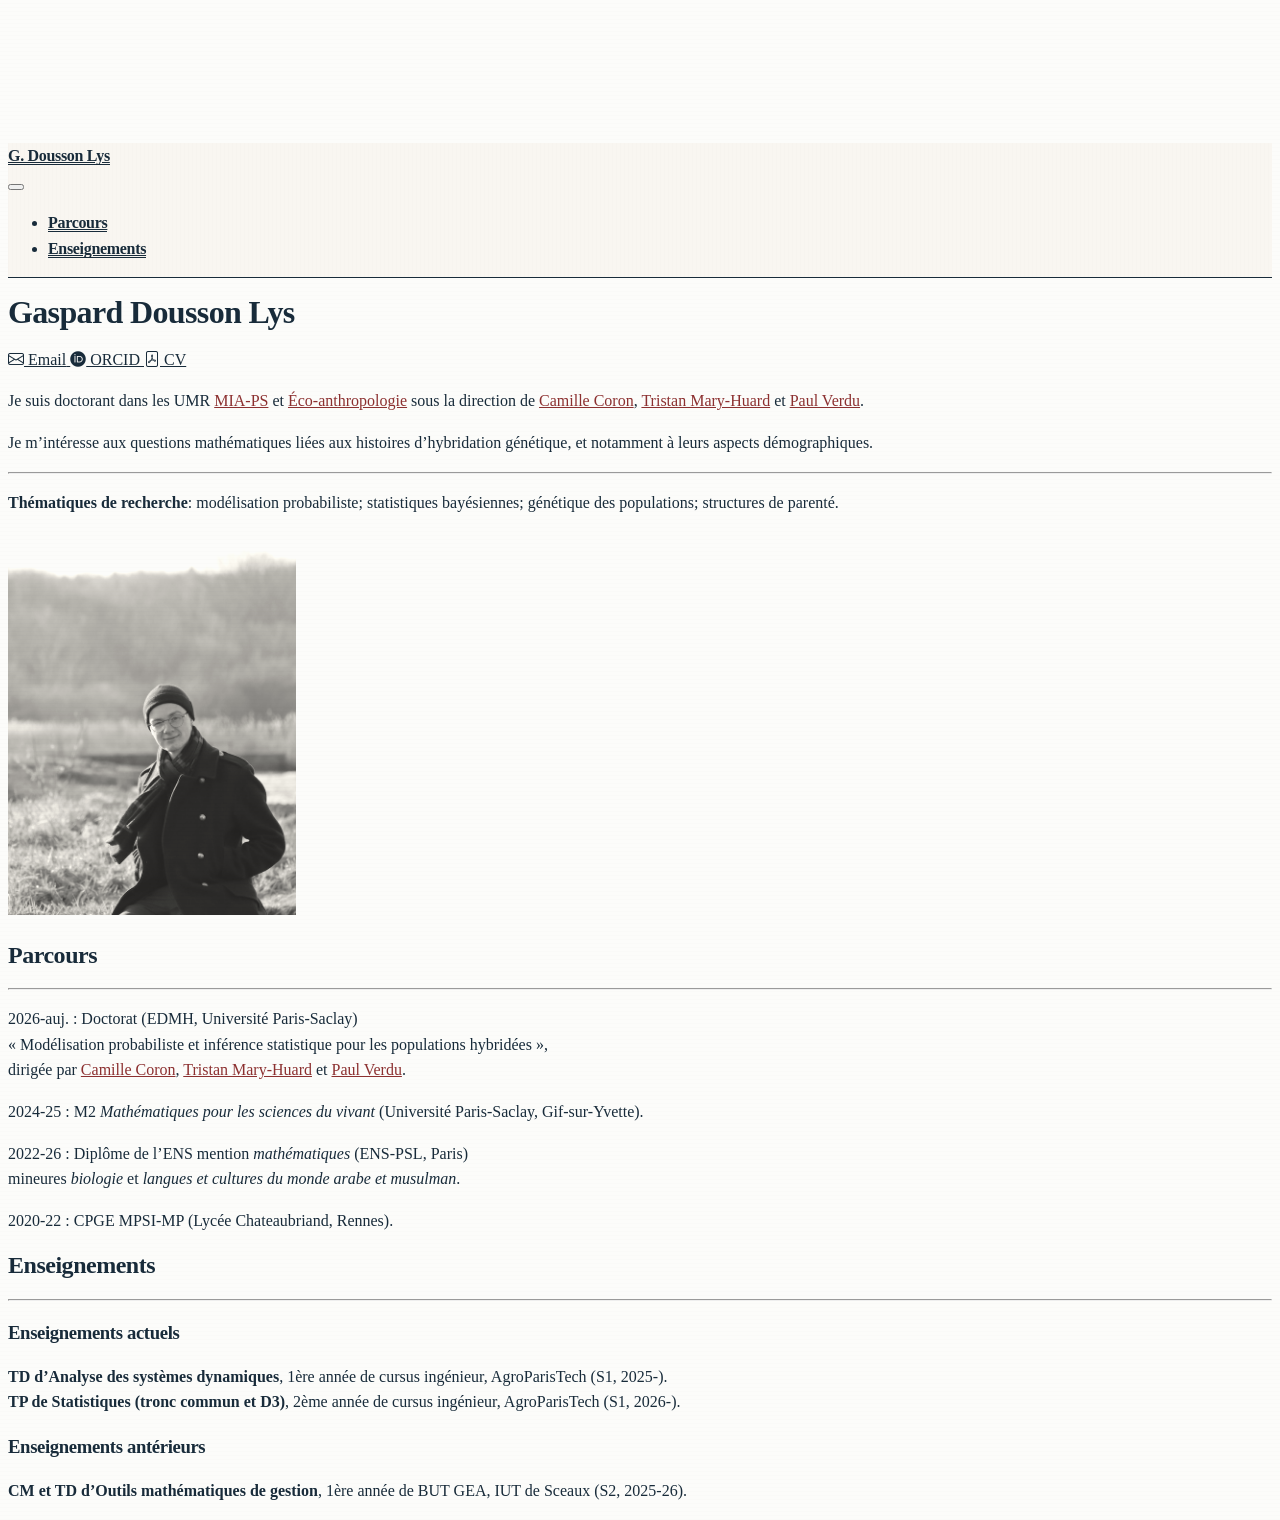
==== index.html @ c9cd44b0 "Built site for gh-pages" ====
<!DOCTYPE html>
<html xmlns="http://www.w3.org/1999/xhtml" lang="en" xml:lang="en"><head>

<meta charset="utf-8">
<meta name="generator" content="quarto-1.10.18">

<meta name="viewport" content="width=device-width, initial-scale=1.0, user-scalable=yes">


<title>Gaspard Dousson Lys – G. Dousson Lys</title>
<style>
/* Default styles provided by pandoc.
** See https://pandoc.org/MANUAL.html#variables-for-html for config info.
*/
span.smallcaps{font-variant: small-caps;}
div.columns{display: flex; gap: 1.5em;}
div.column{flex: auto;}
@media screen {
div.columns{gap: min(4vw, 1.5em);}
div.column{overflow-x: auto;}
}
div.hanging-indent{margin-left: 1.5em; text-indent: -1.5em;}
ul.task-list{list-style: none;}
ul.task-list li input[type="checkbox"] {
  width: 0.8em;
  margin: 0 0.8em 0.2em -1em; /* quarto-specific, see https://github.com/quarto-dev/quarto-cli/issues/4556 */ 
  vertical-align: middle;
}
</style>


<script src="site_libs/quarto-nav/quarto-nav.js"></script>
<script src="site_libs/clipboard/clipboard.min.js"></script>
<script src="site_libs/quarto-search/autocomplete.umd.js"></script>
<script src="site_libs/quarto-search/fuse.min.js"></script>
<script src="site_libs/quarto-search/quarto-search.js"></script>
<meta name="quarto:offset" content="./">
<script src="site_libs/quarto-html/quarto.js" type="module"></script>
<script src="site_libs/quarto-html/tabsets/tabsets.js" type="module"></script>
<script src="site_libs/quarto-html/popper.min.js"></script>
<script src="site_libs/quarto-html/tippy.umd.min.js"></script>
<link href="site_libs/quarto-html/tippy.css" rel="stylesheet">
<link href="site_libs/quarto-html/quarto-syntax-highlighting-64a204ab8560d761af7679ceaba22944.css" rel="stylesheet" id="quarto-text-highlighting-styles">
<script src="site_libs/bootstrap/bootstrap.min.js"></script>
<link href="site_libs/bootstrap/bootstrap-icons.css" rel="stylesheet">
<link href="site_libs/bootstrap/bootstrap-9d96f532d65220ca877c0304385df42f.min.css" rel="stylesheet" append-hash="true" id="quarto-bootstrap" data-mode="light">
<link href="site_libs/quarto-contrib/academicons-1.9.4/all.css" rel="stylesheet">
<link href="site_libs/quarto-contrib/academicons-1.9.4/size.css" rel="stylesheet">
<script id="quarto-search-options" type="application/json">{
  "location": "navbar",
  "copy-button": false,
  "collapse-after": 3,
  "panel-placement": "end",
  "type": "overlay",
  "limit": 50,
  "keyboard-shortcut": [
    "f",
    "/",
    "s"
  ],
  "show-item-context": false,
  "language": {
    "search-no-results-text": "No results",
    "search-matching-documents-text": "matching documents",
    "search-copy-link-title": "Copy link to search",
    "search-hide-matches-text": "Hide additional matches",
    "search-more-match-text": "more match in this document",
    "search-more-matches-text": "more matches in this document",
    "search-clear-button-title": "Clear",
    "search-text-placeholder": "",
    "search-detached-cancel-button-title": "Cancel",
    "search-submit-button-title": "Submit",
    "search-label": "Search"
  }
}</script>
<style>html{ scroll-behavior: smooth; }</style>


<link rel="stylesheet" href="styles.css">
</head>

<body class="nav-fixed fullcontent quarto-light">

<div id="quarto-search-results"></div>
  <header id="quarto-header" class="headroom fixed-top">
    <nav class="navbar navbar-expand-lg " data-bs-theme="dark">
      <div class="navbar-container container-fluid">
      <div class="navbar-brand-container mx-auto">
    <a class="navbar-brand" href="./index.html">
    <span class="navbar-title">G. Dousson Lys</span>
    </a>
  </div>
          <button class="navbar-toggler" type="button" data-bs-toggle="collapse" data-bs-target="#navbarCollapse" aria-controls="navbarCollapse" role="menu" aria-expanded="false" aria-label="Toggle navigation" onclick="if (window.quartoToggleHeadroom) { window.quartoToggleHeadroom(); }">
  <span class="navbar-toggler-icon"></span>
</button>
          <div class="collapse navbar-collapse" id="navbarCollapse">
            <ul class="navbar-nav navbar-nav-scroll ms-auto">
  <li class="nav-item">
    <a class="nav-link" href="./#background"> 
<span class="menu-text">Parcours</span></a>
  </li>  
  <li class="nav-item">
    <a class="nav-link" href="./#teaching"> 
<span class="menu-text">Enseignements</span></a>
  </li>  
</ul>
          </div> <!-- /navcollapse -->
            <div class="quarto-navbar-tools">
</div>
      </div> <!-- /container-fluid -->
    </nav>
</header>
<!-- content -->
<div id="quarto-content" class="quarto-container page-columns page-rows-contents page-layout-article page-navbar">
<!-- sidebar -->
<!-- margin-sidebar -->
    
<!-- main -->
<main class="content page-columns page-full" id="quarto-document-content">




<div class="quarto-about-solana column-body">
  <div class="about-entity">
    <div class="entity-contents">
      <header id="title-block-header" class="quarto-title-block default">
<div class="quarto-title">
<h1 class="title">Gaspard Dousson Lys</h1>
</div>
<div class="quarto-title-meta">
  </div>
</header> <div class="about-links">
  <a href="mailto:gaspard.doussonlys@agroparistech.fr" class="about-link" rel="" target="">
    <i class="bi bi-envelope"></i>
     <span class="about-link-text">Email</span>
  </a>
  <a href="https://orcid.org/0009-0005-6244-3872" class="about-link" rel="" target="_blank">
     <span class="about-link-text"><i class="ai  ai-orcid" aria-label="orcid"></i> ORCID</span>
  </a>
  <a href="/media/cv.pdf" class="about-link" rel="" target="_blank">
    <i class="bi bi-file-pdf"></i>
     <span class="about-link-text">CV</span>
  </a>
</div>
      <div class="about-contents"><div id="about">
<p>Je suis doctorant dans les UMR <a href="https://mia-ps.inrae.fr/">MIA-PS</a> et <a href="https://ecoanthropologie.fr/">Éco-anthropologie</a> sous la direction de <a href="https://camillecoron.github.io/">Camille Coron</a>, <a href="https://mia-ps.inrae.fr/tristan-mary-huard">Tristan Mary-Huard</a> et <a href="https://ecoanthropologie.fr/fr/annuaire/verdu-paul-6089">Paul Verdu</a>.</p>
<p>Je m’intéresse aux questions mathématiques liées aux histoires d’hybridation génétique, et notamment à leurs aspects démographiques.</p>
<hr>
<p><strong>Thématiques de recherche</strong>: modélisation probabiliste; statistiques bayésiennes; génétique des populations; structures de parenté.</p>
</div></div>
    </div>
    <img src="media/headshot.jpeg" class="about-image
  rounded " style="width: 18em;">
  </div>
</div>

<div id="background">
<section id="parcours" class="level1">
<h1>Parcours</h1>
<hr>
<p>2026-auj. : Doctorat (EDMH, Université Paris-Saclay)<br>
« Modélisation probabiliste et inférence statistique pour les populations hybridées »,<br>
dirigée par <a href="https://camillecoron.github.io/">Camille Coron</a>, <a href="https://mia-ps.inrae.fr/tristan-mary-huard">Tristan Mary-Huard</a> et <a href="https://ecoanthropologie.fr/fr/annuaire/verdu-paul-6089">Paul Verdu</a>.</p>
<p>2024-25 : M2 <em>Mathématiques pour les sciences du vivant</em> (Université Paris-Saclay, Gif-sur-Yvette).</p>
<p>2022-26 : Diplôme de l’ENS mention <em>mathématiques</em> (ENS-PSL, Paris)<br>
mineures <em>biologie</em> et <em>langues et cultures du monde arabe et musulman</em>.</p>
<p>2020-22 : CPGE MPSI-MP (Lycée Chateaubriand, Rennes).</p>
</section>
</div>
<div id="teaching">
<section id="enseignements" class="level1">
<h1>Enseignements</h1>
<hr>
<section id="enseignements-actuels" class="level3">
<h3 data-anchor-id="enseignements-actuels">Enseignements actuels</h3>
<p><strong>TD d’Analyse des systèmes dynamiques</strong>, 1ère année de cursus ingénieur, AgroParisTech (S1, 2025-).<br>
<strong>TP de Statistiques (tronc commun et D3)</strong>, 2ème année de cursus ingénieur, AgroParisTech (S1, 2026-).</p>
</section>
<section id="enseignements-antérieurs" class="level3">
<h3 data-anchor-id="enseignements-antérieurs">Enseignements antérieurs</h3>
<p><strong>CM et TD d’Outils mathématiques de gestion</strong>, 1ère année de BUT GEA, IUT de Sceaux (S2, 2025-26).</p>
</section>
</section>
</div>




</main> <!-- /main -->
<script id="quarto-html-after-body" type="application/javascript">
  window.document.addEventListener("DOMContentLoaded", function (event) {
    const isCodeAnnotation = (el) => {
      for (const clz of el.classList) {
        if (clz.startsWith('code-annotation-')) {                     
          return true;
        }
      }
      return false;
    }
    const onCopySuccess = function(e) {
      // button target
      const button = e.trigger;
      // don't keep focus
      button.blur();
      // flash "checked"
      button.classList.add('code-copy-button-checked');
      var currentTitle = button.getAttribute("title");
      button.setAttribute("title", "Copied!");
      let tooltip;
      if (window.bootstrap) {
        button.setAttribute("data-bs-toggle", "tooltip");
        button.setAttribute("data-bs-placement", "left");
        button.setAttribute("data-bs-title", "Copied!");
        tooltip = new bootstrap.Tooltip(button, 
          { trigger: "manual", 
            customClass: "code-copy-button-tooltip",
            offset: [0, -8]});
        tooltip.show();    
      }
      setTimeout(function() {
        if (tooltip) {
          tooltip.hide();
          button.removeAttribute("data-bs-title");
          button.removeAttribute("data-bs-toggle");
          button.removeAttribute("data-bs-placement");
        }
        button.setAttribute("title", currentTitle);
        button.classList.remove('code-copy-button-checked');
      }, 1000);
      // clear code selection
      e.clearSelection();
    }
    const getTextToCopy = function(trigger) {
      const outerScaffold = trigger.parentElement.cloneNode(true);
      const codeEl = outerScaffold.querySelector('code');
      for (const childEl of codeEl.children) {
        if (isCodeAnnotation(childEl)) {
          childEl.remove();
        }
      }
      return codeEl.innerText;
    }
    const clipboard = new window.ClipboardJS('.code-copy-button:not([data-in-quarto-modal])', {
      text: getTextToCopy
    });
    clipboard.on('success', onCopySuccess);
    if (window.document.getElementById('quarto-embedded-source-code-modal')) {
      const clipboardModal = new window.ClipboardJS('.code-copy-button[data-in-quarto-modal]', {
        text: getTextToCopy,
        container: window.document.getElementById('quarto-embedded-source-code-modal')
      });
      clipboardModal.on('success', onCopySuccess);
    }
      var localhostRegex = new RegExp(/^(?:http|https):\/\/localhost\:?[0-9]*\//);
      var mailtoRegex = new RegExp(/^mailto:/);
        var filterRegex = new RegExp("http:\/\/gaspard\.doussonlys\.fr");
      var isInternal = (href) => {
          return filterRegex.test(href) || localhostRegex.test(href) || mailtoRegex.test(href);
      }
      // Inspect non-navigation links and adorn them if external
     var links = window.document.querySelectorAll('a[href]:not(.nav-link):not(.navbar-brand):not(.toc-action):not(.sidebar-link):not(.sidebar-item-toggle):not(.pagination-link):not(.no-external):not([aria-hidden]):not(.dropdown-item):not(.quarto-navigation-tool):not(.about-link)');
      for (var i=0; i<links.length; i++) {
        const link = links[i];
        if (!isInternal(link.href)) {
          // undo the damage that might have been done by quarto-nav.js in the case of
          // links that we want to consider external
          if (link.dataset.originalHref !== undefined) {
            link.href = link.dataset.originalHref;
          }
        }
      }
    function tippyHover(el, contentFn, onTriggerFn, onUntriggerFn) {
      const config = {
        allowHTML: true,
        maxWidth: 500,
        delay: 100,
        arrow: false,
        appendTo: function(el) {
            return el.parentElement;
        },
        interactive: true,
        interactiveBorder: 10,
        theme: 'quarto',
        placement: 'bottom-start',
      };
      if (contentFn) {
        config.content = contentFn;
      }
      if (onTriggerFn) {
        config.onTrigger = onTriggerFn;
      }
      if (onUntriggerFn) {
        config.onUntrigger = onUntriggerFn;
      }
      window.tippy(el, config); 
    }
    const noterefs = window.document.querySelectorAll('a[role="doc-noteref"]');
    for (var i=0; i<noterefs.length; i++) {
      const ref = noterefs[i];
      tippyHover(ref, function() {
        // use id or data attribute instead here
        let href = ref.getAttribute('data-footnote-href') || ref.getAttribute('href');
        try { href = new URL(href).hash; } catch {}
        const id = href.replace(/^#\/?/, "");
        const note = window.document.getElementById(id);
        if (note) {
          return note.innerHTML;
        } else {
          return "";
        }
      });
    }
    const xrefs = window.document.querySelectorAll('a.quarto-xref');
    const processXRef = (id, note) => {
      // Strip column container classes
      const stripColumnClz = (el) => {
        el.classList.remove("page-full", "page-columns");
        if (el.children) {
          for (const child of el.children) {
            stripColumnClz(child);
          }
        }
      }
      stripColumnClz(note)
      if (id === null || id.startsWith('sec-')) {
        // Special case sections, only their first couple elements
        const container = document.createElement("div");
        if (note.children && note.children.length > 2) {
          container.appendChild(note.children[0].cloneNode(true));
          for (let i = 1; i < note.children.length; i++) {
            const child = note.children[i];
            if (child.tagName === "P" && child.innerText === "") {
              continue;
            } else {
              container.appendChild(child.cloneNode(true));
              break;
            }
          }
          if (window.Quarto?.typesetMath) {
            window.Quarto.typesetMath(container);
          }
          return container.innerHTML
        } else {
          if (window.Quarto?.typesetMath) {
            window.Quarto.typesetMath(note);
          }
          return note.innerHTML;
        }
      } else {
        // Remove any anchor links if they are present
        const anchorLink = note.querySelector('a.anchorjs-link');
        if (anchorLink) {
          anchorLink.remove();
        }
        if (window.Quarto?.typesetMath) {
          window.Quarto.typesetMath(note);
        }
        if (note.classList.contains("callout")) {
          return note.outerHTML;
        } else {
          return note.innerHTML;
        }
      }
    }
    for (var i=0; i<xrefs.length; i++) {
      const xref = xrefs[i];
      tippyHover(xref, undefined, function(instance) {
        instance.disable();
        let url = xref.getAttribute('href');
        let hash = undefined; 
        if (url.startsWith('#')) {
          hash = url;
        } else {
          try { hash = new URL(url).hash; } catch {}
        }
        if (hash) {
          const id = hash.replace(/^#\/?/, "");
          const note = window.document.getElementById(id);
          if (note !== null) {
            try {
              const html = processXRef(id, note.cloneNode(true));
              instance.setContent(html);
            } finally {
              instance.enable();
              instance.show();
            }
          } else {
            // See if we can fetch this
            fetch(url.split('#')[0])
            .then(res => res.text())
            .then(html => {
              const parser = new DOMParser();
              const htmlDoc = parser.parseFromString(html, "text/html");
              const note = htmlDoc.getElementById(id);
              if (note !== null) {
                const html = processXRef(id, note);
                instance.setContent(html);
              } 
            }).finally(() => {
              instance.enable();
              instance.show();
            });
          }
        } else {
          // See if we can fetch a full url (with no hash to target)
          // This is a special case and we should probably do some content thinning / targeting
          fetch(url)
          .then(res => res.text())
          .then(html => {
            const parser = new DOMParser();
            const htmlDoc = parser.parseFromString(html, "text/html");
            const note = htmlDoc.querySelector('main.content');
            if (note !== null) {
              // This should only happen for chapter cross references
              // (since there is no id in the URL)
              // remove the first header
              if (note.children.length > 0 && note.children[0].tagName === "HEADER") {
                note.children[0].remove();
              }
              const html = processXRef(null, note);
              instance.setContent(html);
            } 
          }).finally(() => {
            instance.enable();
            instance.show();
          });
        }
      }, function(instance) {
      });
    }
        let selectedAnnoteEl;
        const selectorForAnnotation = ( cell, annotation) => {
          let cellAttr = 'data-code-cell="' + cell + '"';
          let lineAttr = 'data-code-annotation="' +  annotation + '"';
          const selector = 'span[' + cellAttr + '][' + lineAttr + ']';
          return selector;
        }
        const selectCodeLines = (annoteEl) => {
          const doc = window.document;
          const targetCell = annoteEl.getAttribute("data-target-cell");
          const targetAnnotation = annoteEl.getAttribute("data-target-annotation");
          const annoteSpan = window.document.querySelector(selectorForAnnotation(targetCell, targetAnnotation));
          const lines = annoteSpan.getAttribute("data-code-lines").split(",");
          const lineIds = lines.map((line) => {
            return targetCell + "-" + line;
          })
          let top = null;
          let height = null;
          let parent = null;
          if (lineIds.length > 0) {
              //compute the position of the single el (top and bottom and make a div)
              const el = window.document.getElementById(lineIds[0]);
              top = el.offsetTop;
              height = el.offsetHeight;
              parent = el.parentElement.parentElement;
            if (lineIds.length > 1) {
              const lastEl = window.document.getElementById(lineIds[lineIds.length - 1]);
              const bottom = lastEl.offsetTop + lastEl.offsetHeight;
              height = bottom - top;
            }
            if (top !== null && height !== null && parent !== null) {
              // cook up a div (if necessary) and position it 
              let div = window.document.getElementById("code-annotation-line-highlight");
              if (div === null) {
                div = window.document.createElement("div");
                div.setAttribute("id", "code-annotation-line-highlight");
                div.style.position = 'absolute';
                parent.appendChild(div);
              }
              div.style.top = top - 2 + "px";
              div.style.height = height + 4 + "px";
              div.style.left = 0;
              let gutterDiv = window.document.getElementById("code-annotation-line-highlight-gutter");
              if (gutterDiv === null) {
                gutterDiv = window.document.createElement("div");
                gutterDiv.setAttribute("id", "code-annotation-line-highlight-gutter");
                gutterDiv.style.position = 'absolute';
                const codeCell = window.document.getElementById(targetCell);
                const gutter = codeCell.querySelector('.code-annotation-gutter');
                gutter.appendChild(gutterDiv);
              }
              gutterDiv.style.top = top - 2 + "px";
              gutterDiv.style.height = height + 4 + "px";
            }
            selectedAnnoteEl = annoteEl;
          }
        };
        const unselectCodeLines = () => {
          const elementsIds = ["code-annotation-line-highlight", "code-annotation-line-highlight-gutter"];
          elementsIds.forEach((elId) => {
            const div = window.document.getElementById(elId);
            if (div) {
              div.remove();
            }
          });
          selectedAnnoteEl = undefined;
        };
          // Handle positioning of the toggle
      window.addEventListener(
        "resize",
        throttle(() => {
          elRect = undefined;
          if (selectedAnnoteEl) {
            selectCodeLines(selectedAnnoteEl);
          }
        }, 10)
      );
      function throttle(fn, ms) {
      let throttle = false;
      let timer;
        return (...args) => {
          if(!throttle) { // first call gets through
              fn.apply(this, args);
              throttle = true;
          } else { // all the others get throttled
              if(timer) clearTimeout(timer); // cancel #2
              timer = setTimeout(() => {
                fn.apply(this, args);
                timer = throttle = false;
              }, ms);
          }
        };
      }
        // Attach click handler to the DT
        const annoteDls = window.document.querySelectorAll('dt[data-target-cell]');
        for (const annoteDlNode of annoteDls) {
          annoteDlNode.addEventListener('click', (event) => {
            const clickedEl = event.target;
            if (clickedEl !== selectedAnnoteEl) {
              unselectCodeLines();
              const activeEl = window.document.querySelector('dt[data-target-cell].code-annotation-active');
              if (activeEl) {
                activeEl.classList.remove('code-annotation-active');
              }
              selectCodeLines(clickedEl);
              clickedEl.classList.add('code-annotation-active');
            } else {
              // Unselect the line
              unselectCodeLines();
              clickedEl.classList.remove('code-annotation-active');
            }
          });
        }
    const findCites = (el) => {
      const parentEl = el.parentElement;
      if (parentEl) {
        const cites = parentEl.dataset.cites;
        if (cites) {
          return {
            el,
            cites: cites.split(' ')
          };
        } else {
          return findCites(el.parentElement)
        }
      } else {
        return undefined;
      }
    };
    var bibliorefs = window.document.querySelectorAll('a[role="doc-biblioref"]');
    for (var i=0; i<bibliorefs.length; i++) {
      const ref = bibliorefs[i];
      const citeInfo = findCites(ref);
      if (citeInfo) {
        tippyHover(citeInfo.el, function() {
          var popup = window.document.createElement('div');
          citeInfo.cites.forEach(function(cite) {
            var citeDiv = window.document.createElement('div');
            citeDiv.classList.add('hanging-indent');
            citeDiv.classList.add('csl-entry');
            var biblioDiv = window.document.getElementById('ref-' + cite);
            if (biblioDiv) {
              citeDiv.innerHTML = biblioDiv.innerHTML;
            }
            popup.appendChild(citeDiv);
          });
          return popup.innerHTML;
        });
      }
    }
  });
  </script>
</div> <!-- /content -->




<script src="site_libs/quarto-html/zenscroll-min.js"></script>
</body></html>
---- site_libs/quarto-html/tippy.css ----
.tippy-box[data-animation=fade][data-state=hidden]{opacity:0}[data-tippy-root]{max-width:calc(100vw - 10px)}.tippy-box{position:relative;background-color:#333;color:#fff;border-radius:4px;font-size:14px;line-height:1.4;white-space:normal;outline:0;transition-property:transform,visibility,opacity}.tippy-box[data-placement^=top]>.tippy-arrow{bottom:0}.tippy-box[data-placement^=top]>.tippy-arrow:before{bottom:-7px;left:0;border-width:8px 8px 0;border-top-color:initial;transform-origin:center top}.tippy-box[data-placement^=bottom]>.tippy-arrow{top:0}.tippy-box[data-placement^=bottom]>.tippy-arrow:before{top:-7px;left:0;border-width:0 8px 8px;border-bottom-color:initial;transform-origin:center bottom}.tippy-box[data-placement^=left]>.tippy-arrow{right:0}.tippy-box[data-placement^=left]>.tippy-arrow:before{border-width:8px 0 8px 8px;border-left-color:initial;right:-7px;transform-origin:center left}.tippy-box[data-placement^=right]>.tippy-arrow{left:0}.tippy-box[data-placement^=right]>.tippy-arrow:before{left:-7px;border-width:8px 8px 8px 0;border-right-color:initial;transform-origin:center right}.tippy-box[data-inertia][data-state=visible]{transition-timing-function:cubic-bezier(.54,1.5,.38,1.11)}.tippy-arrow{width:16px;height:16px;color:#333}.tippy-arrow:before{content:"";position:absolute;border-color:transparent;border-style:solid}.tippy-content{position:relative;padding:5px 9px;z-index:1}
---- site_libs/quarto-html/quarto-syntax-highlighting-64a204ab8560d761af7679ceaba22944.css ----
/* quarto syntax highlight colors */
:root {
  --quarto-hl-ot-color: #003B4F;
  --quarto-hl-at-color: #657422;
  --quarto-hl-ss-color: #20794D;
  --quarto-hl-an-color: #5E5E5E;
  --quarto-hl-fu-color: #4758AB;
  --quarto-hl-st-color: #20794D;
  --quarto-hl-cf-color: #003B4F;
  --quarto-hl-op-color: #5E5E5E;
  --quarto-hl-er-color: #AD0000;
  --quarto-hl-bn-color: #AD0000;
  --quarto-hl-al-color: #AD0000;
  --quarto-hl-va-color: #111111;
  --quarto-hl-bu-color: inherit;
  --quarto-hl-ex-color: inherit;
  --quarto-hl-pp-color: #AD0000;
  --quarto-hl-in-color: #5E5E5E;
  --quarto-hl-vs-color: #20794D;
  --quarto-hl-wa-color: #5E5E5E;
  --quarto-hl-do-color: #5E5E5E;
  --quarto-hl-im-color: #00769E;
  --quarto-hl-ch-color: #20794D;
  --quarto-hl-dt-color: #AD0000;
  --quarto-hl-fl-color: #AD0000;
  --quarto-hl-co-color: #5E5E5E;
  --quarto-hl-cv-color: #5E5E5E;
  --quarto-hl-cn-color: #8f5902;
  --quarto-hl-sc-color: #5E5E5E;
  --quarto-hl-dv-color: #AD0000;
  --quarto-hl-kw-color: #003B4F;
}

/* other quarto variables */
:root {
  --quarto-font-monospace: SFMono-Regular, Menlo, Monaco, Consolas, "Liberation Mono", "Courier New", monospace;
}

/* syntax highlight based on Pandoc's rules */
pre > code.sourceCode > span {
  color: #003B4F;
}

code.sourceCode > span {
  color: #003B4F;
}

div.sourceCode,
div.sourceCode pre.sourceCode {
  color: #003B4F;
}

/* Normal */
code span {
  color: #003B4F;
}

/* Alert */
code span.al {
  color: #AD0000;
  font-style: inherit;
}

/* Annotation */
code span.an {
  color: #5E5E5E;
  font-style: inherit;
}

/* Attribute */
code span.at {
  color: #657422;
  font-style: inherit;
}

/* BaseN */
code span.bn {
  color: #AD0000;
  font-style: inherit;
}

/* BuiltIn */
code span.bu {
  font-style: inherit;
}

/* ControlFlow */
code span.cf {
  color: #003B4F;
  font-weight: bold;
  font-style: inherit;
}

/* Char */
code span.ch {
  color: #20794D;
  font-style: inherit;
}

/* Constant */
code span.cn {
  color: #8f5902;
  font-style: inherit;
}

/* Comment */
code span.co {
  color: #5E5E5E;
  font-style: inherit;
}

/* CommentVar */
code span.cv {
  color: #5E5E5E;
  font-style: italic;
}

/* Documentation */
code span.do {
  color: #5E5E5E;
  font-style: italic;
}

/* DataType */
code span.dt {
  color: #AD0000;
  font-style: inherit;
}

/* DecVal */
code span.dv {
  color: #AD0000;
  font-style: inherit;
}

/* Error */
code span.er {
  color: #AD0000;
  font-style: inherit;
}

/* Extension */
code span.ex {
  font-style: inherit;
}

/* Float */
code span.fl {
  color: #AD0000;
  font-style: inherit;
}

/* Function */
code span.fu {
  color: #4758AB;
  font-style: inherit;
}

/* Import */
code span.im {
  color: #00769E;
  font-style: inherit;
}

/* Information */
code span.in {
  color: #5E5E5E;
  font-style: inherit;
}

/* Keyword */
code span.kw {
  color: #003B4F;
  font-weight: bold;
  font-style: inherit;
}

/* Operator */
code span.op {
  color: #5E5E5E;
  font-style: inherit;
}

/* Other */
code span.ot {
  color: #003B4F;
  font-style: inherit;
}

/* Preprocessor */
code span.pp {
  color: #AD0000;
  font-style: inherit;
}

/* SpecialChar */
code span.sc {
  color: #5E5E5E;
  font-style: inherit;
}

/* SpecialString */
code span.ss {
  color: #20794D;
  font-style: inherit;
}

/* String */
code span.st {
  color: #20794D;
  font-style: inherit;
}

/* Variable */
code span.va {
  color: #111111;
  font-style: inherit;
}

/* VerbatimString */
code span.vs {
  color: #20794D;
  font-style: inherit;
}

/* Warning */
code span.wa {
  color: #5E5E5E;
  font-style: italic;
}

.prevent-inlining {
  content: "</";
}

/*# sourceMappingURL=9d8d5bb603a83b8298b89080a598c93b.css.map */
---- site_libs/quarto-contrib/academicons-1.9.4/all.css ----
/*
 *  Academicons 1.9.4 by James Walsh (https://github.com/jpswalsh) and Katja Bercic (https://github.com/katjabercic)
 *  Fonts generated using FontForge - https://fontforge.org
 *  Square icons designed to be used alongside Font Awesome square icons - https://fortawesome.github.io/Font-Awesome/
 *  Licenses - Font: SIL OFL 1.1, CSS: MIT License
 */
@font-face {
  font-family: 'Academicons';
  font-style: normal;
  font-weight: 400;
  font-display: block;
  src: url('1e21o67/academicons.eot');
  src: url('1e21o67/academicons.eot') format('embedded-opentype'),
    url('1e21o67/academicons.ttf') format('truetype'),
    url('1e21o67/academicons.woff') format('woff'),
    url('1e21o67/academicons.svg') format('svg');
}

.ai {
  font-family: 'Academicons';
  font-weight: 400;
  -moz-osx-font-smoothing: grayscale;
  -webkit-font-smoothing: antialiased;
  display: inline-block;
  font-style: normal;
  font-variant: normal;
  text-rendering: auto;
  line-height: 1;
}

.ai-academia:before {
  content: "\e9af";
}

.ai-academia-square:before {
  content: "\e93d";
}

.ai-acclaim:before {
  content: "\e92e";
}

.ai-acclaim-square:before {
  content: "\e93a";
}

.ai-acm:before {
  content: "\e93c";
}

.ai-acm-square:before {
  content: "\e95d";
}

.ai-acmdl:before {
  content: "\e96a";
}

.ai-acmdl-square:before {
  content: "\e9d3";
}

.ai-ads:before {
  content: "\e9cb";
}

.ai-ads-square:before {
  content: "\e94a";
}

.ai-africarxiv:before {
  content: "\e91b";
}

.ai-africarxiv-square:before {
  content: "\e90b";
}

.ai-archive:before {
  content: "\e955";
}

.ai-archive-square:before {
  content: "\e956";
}

.ai-arxiv:before {
  content: "\e974";
}

.ai-arxiv-square:before {
  content: "\e9a6";
}

.ai-biorxiv:before {
  content: "\e9a2";
}

.ai-biorxiv-square:before {
  content: "\e98b";
}

.ai-ceur:before {
  content: "\e96d";
}

.ai-ceur-square:before {
  content: "\e92f";
}

.ai-ciencia-vitae:before {
  content: "\e912";
}

.ai-ciencia-vitae-square:before {
  content: "\e913";
}

.ai-clarivate:before {
  content: "\e924";
}

.ai-clarivate-square:before {
  content: "\e925";
}

.ai-closed-access:before {
  content: "\e942";
}

.ai-closed-access-square:before {
  content: "\e943";
}

.ai-conversation:before {
  content: "\e94c";
}

.ai-conversation-square:before {
  content: "\e915";
}

.ai-coursera:before {
  content: "\e95f";
}

.ai-coursera-square:before {
  content: "\e97f";
}

.ai-crossref:before {
  content: "\e918";
}

.ai-crossref-square:before {
  content: "\e919";
}

.ai-cv:before {
  content: "\e9a5";
}

.ai-cv-square:before {
  content: "\e90a";
}

.ai-datacite:before {
  content: "\e91c";
}

.ai-datacite-square:before {
  content: "\e91d";
}

.ai-dataverse:before {
  content: "\e9f7";
}

.ai-dataverse-square:before {
  content: "\e9e4";
}

.ai-dblp:before {
  content: "\e94f";
}

.ai-dblp-square:before {
  content: "\e93f";
}

.ai-depsy:before {
  content: "\e97a";
}

.ai-depsy-square:before {
  content: "\e94b";
}

.ai-doi:before {
  content: "\e97e";
}

.ai-doi-square:before {
  content: "\e98f";
}

.ai-dryad:before {
  content: "\e97c";
}

.ai-dryad-square:before {
  content: "\e98c";
}

.ai-elsevier:before {
  content: "\e961";
}

.ai-elsevier-square:before {
  content: "\e910";
}

.ai-figshare:before {
  content: "\e981";
}

.ai-figshare-square:before {
  content: "\e9e7";
}

.ai-google-scholar:before {
  content: "\e9d4";
}

.ai-google-scholar-square:before {
  content: "\e9f9";
}

.ai-hal:before {
  content: "\e92c";
}

.ai-hal-square:before {
  content: "\e92d";
}

.ai-hypothesis:before {
  content: "\e95a";
}

.ai-hypothesis-square:before {
  content: "\e95b";
}

.ai-ideas-repec:before {
  content: "\e9ed";
}

.ai-ideas-repec-square:before {
  content: "\e9f8";
}

.ai-ieee:before {
  content: "\e929";
}

.ai-ieee-square:before {
  content: "\e9b9";
}

.ai-impactstory:before {
  content: "\e9cf";
}

.ai-impactstory-square:before {
  content: "\e9aa";
}

.ai-inaturalist:before {
  content: "\e900";
}

.ai-inaturalist-square:before {
  content: "\e901";
}

.ai-inpn:before {
  content: "\e902";
}

.ai-inpn-square:before {
  content: "\e903";
}

.ai-inspire:before {
  content: "\e9e9";
}

.ai-inspire-square:before {
  content: "\e9fe";
}

.ai-isidore:before {
  content: "\e936";
}

.ai-isidore-square:before {
  content: "\e954";
}

.ai-isni:before {
  content: "\e957";
}

.ai-isni-square:before {
  content: "\e958";
}

.ai-jstor:before {
  content: "\e938";
}

.ai-jstor-square:before {
  content: "\e944";
}

.ai-lattes:before {
  content: "\e9b3";
}

.ai-lattes-square:before {
  content: "\e99c";
}

.ai-mathoverflow:before {
  content: "\e9f6";
}

.ai-mathoverflow-square:before {
  content: "\e97b";
}

.ai-mendeley:before {
  content: "\e9f0";
}

.ai-mendeley-square:before {
  content: "\e9f3";
}

.ai-moodle:before {
  content: "\e907";
}

.ai-moodle-square:before {
  content: "\e908";
}

.ai-mtmt:before {
  content: "\e950";
}

.ai-mtmt-square:before {
  content: "\e951";
}

.ai-nakala:before {
  content: "\e940";
}

.ai-nakala-square:before {
  content: "\e941";
}

.ai-obp:before {
  content: "\e92a";
}

.ai-obp-square:before {
  content: "\e92b";
}

.ai-open-access:before {
  content: "\e939";
}

.ai-open-access-square:before {
  content: "\e9f4";
}

.ai-open-data:before {
  content: "\e966";
}

.ai-open-data-square:before {
  content: "\e967";
}

.ai-open-materials:before {
  content: "\e968";
}

.ai-open-materials-square:before {
  content: "\e969";
}

.ai-openedition:before {
  content: "\e946";
}

.ai-openedition-square:before {
  content: "\e947";
}

.ai-orcid:before {
  content: "\e9d9";
}

.ai-orcid-square:before {
  content: "\e9c3";
}

.ai-osf:before {
  content: "\e9ef";
}

.ai-osf-square:before {
  content: "\e931";
}

.ai-overleaf:before {
  content: "\e914";
}

.ai-overleaf-square:before {
  content: "\e98d";
}

.ai-philpapers:before {
  content: "\e98a";
}

.ai-philpapers-square:before {
  content: "\e96f";
}

.ai-piazza:before {
  content: "\e99a";
}

.ai-piazza-square:before {
  content: "\e90c";
}

.ai-preregistered:before {
  content: "\e906";
}

.ai-preregistered-square:before {
  content: "\e96b";
}

.ai-protocols:before {
  content: "\e952";
}

.ai-protocols-square:before {
  content: "\e953";
}

.ai-psyarxiv:before {
  content: "\e90e";
}

.ai-psyarxiv-square:before {
  content: "\e90f";
}

.ai-publons:before {
  content: "\e937";
}

.ai-publons-square:before {
  content: "\e94e";
}

.ai-pubmed:before {
  content: "\e99f";
}

.ai-pubmed-square:before {
  content: "\e97d";
}

.ai-pubpeer:before {
  content: "\e922";
}

.ai-pubpeer-square:before {
  content: "\e923";
}

.ai-researcherid:before {
  content: "\e91a";
}

.ai-researcherid-square:before {
  content: "\e95c";
}

.ai-researchgate:before {
  content: "\e95e";
}

.ai-researchgate-square:before {
  content: "\e99e";
}

.ai-ror:before {
  content: "\e948";
}

.ai-ror-square:before {
  content: "\e949";
}

.ai-sci-hub:before {
  content: "\e959";
}

.ai-sci-hub-square:before {
  content: "\e905";
}

.ai-scirate:before {
  content: "\e98e";
}

.ai-scirate-square:before {
  content: "\e99d";
}

.ai-scopus:before {
  content: "\e91e";
}

.ai-scopus-square:before {
  content: "\e91f";
}

.ai-semantic-scholar:before {
  content: "\e96e";
}

.ai-semantic-scholar-square:before {
  content: "\e96c";
}

.ai-springer:before {
  content: "\e928";
}

.ai-springer-square:before {
  content: "\e99b";
}

.ai-ssrn:before {
  content: "\e916";
}

.ai-ssrn-square:before {
  content: "\e917";
}

.ai-stackoverflow:before {
  content: "\e920";
}

.ai-stackoverflow-square:before {
  content: "\e921";
}

.ai-viaf:before {
  content: "\e933";
}

.ai-viaf-square:before {
  content: "\e934";
}

.ai-wiley:before {
  content: "\e926";
}

.ai-wiley-square:before {
  content: "\e927";
}

.ai-zenodo:before {
  content: "\e911";
}

.ai-zotero:before {
  content: "\e962";
}

.ai-zotero-square:before {
  content: "\e932";
}

/*  Duplication of the FontAwesome style classes using 'ai' in place of 'fa'. */
.ai-lg {
  font-size: 1.33333em;
  line-height: 0.75em;
  vertical-align: -.0667em;
}

.ai-xs {
  font-size: .75em;
}

.ai-sm {
  font-size: .875em;
}

.ai-1x {
  font-size: 1em;
}

.ai-2x {
  font-size: 2em;
}

.ai-3x {
  font-size: 3em;
}

.ai-4x {
  font-size: 4em;
}

.ai-5x {
  font-size: 5em;
}

.ai-6x {
  font-size: 6em;
}

.ai-7x {
  font-size: 7em;
}

.ai-8x {
  font-size: 8em;
}

.ai-9x {
  font-size: 9em;
}

.ai-10x {
  font-size: 10em;
}

.ai-fw {
  text-align: center;
  width: 1.25em;
}

.ai-ul {
  list-style-type: none;
  margin-left: 2.5em;
  padding-left: 0;
}

.ai-ul>li {
  position: relative;
}

.ai-li {
  left: -2em;
  position: absolute;
  text-align: center;
  width: 2em;
  line-height: inherit;
}

.ai-border {
  border: solid 0.08em #eee;
  border-radius: .1em;
  padding: .2em .25em .15em;
}

.ai-pull-left {
  float: left;
}

.ai-pull-right {
  float: right;
}

.ai.ai-pull-left {
  margin-right: .3em;
}

.ai.ai-pull-right {
  margin-right: .3em;
}

.ai-stack {
  display: inline-block;
  height: 2em;
  line-height: 2em;
  position: relative;
  vertical-align: middle;
  width: 2.5em;
}

.ai-stack-1x,
.ai-stack-2x {
  left: 0;
  position: absolute;
  text-align: center;
  width: 100%;
}

.ai-stack-1x {
  line-height: inherit;
}

.ai-stack-2x {
  font-size: 2em;
}

.ai-inverse {
  color: #fff;
}
---- site_libs/quarto-contrib/academicons-1.9.4/size.css ----
.ai-tiny {
  font-size: 0.5em;
}

.ai-scriptsize {
  font-size: 0.7em;
}

.ai-footnotesize {
  font-size: 0.8em;
}

.ai-small {
  font-size: 0.9em;
}

.ai-normalsize {
  font-size: 1em;
}

.ai-large {
  font-size: 1.2em;
}

.ai-Large {
  font-size: 1.5em;
}

.ai-LARGE {
  font-size: 1.75em;
}

.ai-huge {
  font-size: 2em;
}

.ai-Huge {
  font-size: 2.5em;
}

.ai-1x {
  font-size: 1em;
}

.ai-2x {
  font-size: 2em;
}

.ai-3x {
  font-size: 3em;
}

.ai-4x {
  font-size: 4em;
}

.ai-5x {
  font-size: 5em;
}

.ai-6x {
  font-size: 6em;
}

.ai-7x {
  font-size: 7em;
}

.ai-8x {
  font-size: 8em;
}

.ai-9x {
  font-size: 9em;
}

.ai-10x {
  font-size: 10em;
}

.ai-2xs {
  font-size: 0.625em;
  line-height: 0.1em;
  vertical-align: 0.225em;
}

.ai-xs {
  font-size: 0.75em;
  line-height: 0.08333em;
  vertical-align: 0.125em;
}

.ai-sm {
  font-size: 0.875em;
  line-height: 0.07143em;
  vertical-align: 0.05357em;
}

.ai-lg {
  font-size: 1.25em;
  line-height: 0.05em;
  vertical-align: -0.075em;
}

.ai-xl {
  font-size: 1.5em;
  line-height: 0.04167em;
  vertical-align: -0.125em;
}

.ai-2xl {
  font-size: 2em;
  line-height: 0.03125em;
  vertical-align: -0.1875em;
}
---- styles.css ----
:root {
    --paper:        #FCFCFA;
    --paper-dark:   #F9F6F1;
    --ink:          #182B3A;
    --link:         #8C3030;
    --link-light:   #D9A441;
    --rule:         #272727;

    --title-font:   "Newsreader", Georgia, serif;
}

body {
    background-color: var(--paper);
    background-image:
        repeating-linear-gradient(
            0deg,
            rgba(0,0,0,0.008) 0px,
            rgba(0,0,0,0.008) 1px,
            transparent 1px,
            transparent 4px
        );
    
    color: var(--ink);
    line-height: 1.6em;
}

h1, h2, h3 {
    opacity: 1.0 !important;
    font-family: var(--title-font);
    font-weight: 600;
    letter-spacing: -0.02em;
}

.navbar {
    background-color: var(--paper-dark) !important;
    background-image:
        repeating-linear-gradient(
            90deg,
            rgba(0,0,0,0.008) 0px,
            rgba(0,0,0,0.008) 1px,
            transparent 1px,
            transparent 4px
        );
    border-bottom: 1px solid var(--ink);
    box-shadow: none;
}

.navbar-brand,
.navbar-nav .nav-link {
    font-family: var(--title-font);
    font-weight: 600;
    letter-spacing: -0.02em;
    color: var(--ink) !important;
    border-bottom: 1px solid var(--ink);
}

.navbar-brand:hover,
.navbar-nav .nav-link:hover {
    font-family: var(--title-font);
    font-weight: 600;
    letter-spacing: -0.02em;
    color: var(--link-light) !important;
    border-bottom: 1px solid var(--link-light);
}

div {
    scroll-margin-top: 60px;
}

hr {
    color: var(--rule);
}

a {
    color: var(--link);
}

a:hover {
    color: var(--link-light);
}

.about-link {
    color: var(--ink) !important;
}

.about-link:hover {
    color: var(--link-light) !important;
}

.about-entity img {
  filter:
    grayscale(80%)
    sepia(10%)
    contrast(95%)
    brightness(105%);
  mix-blend-mode: multiply;
}
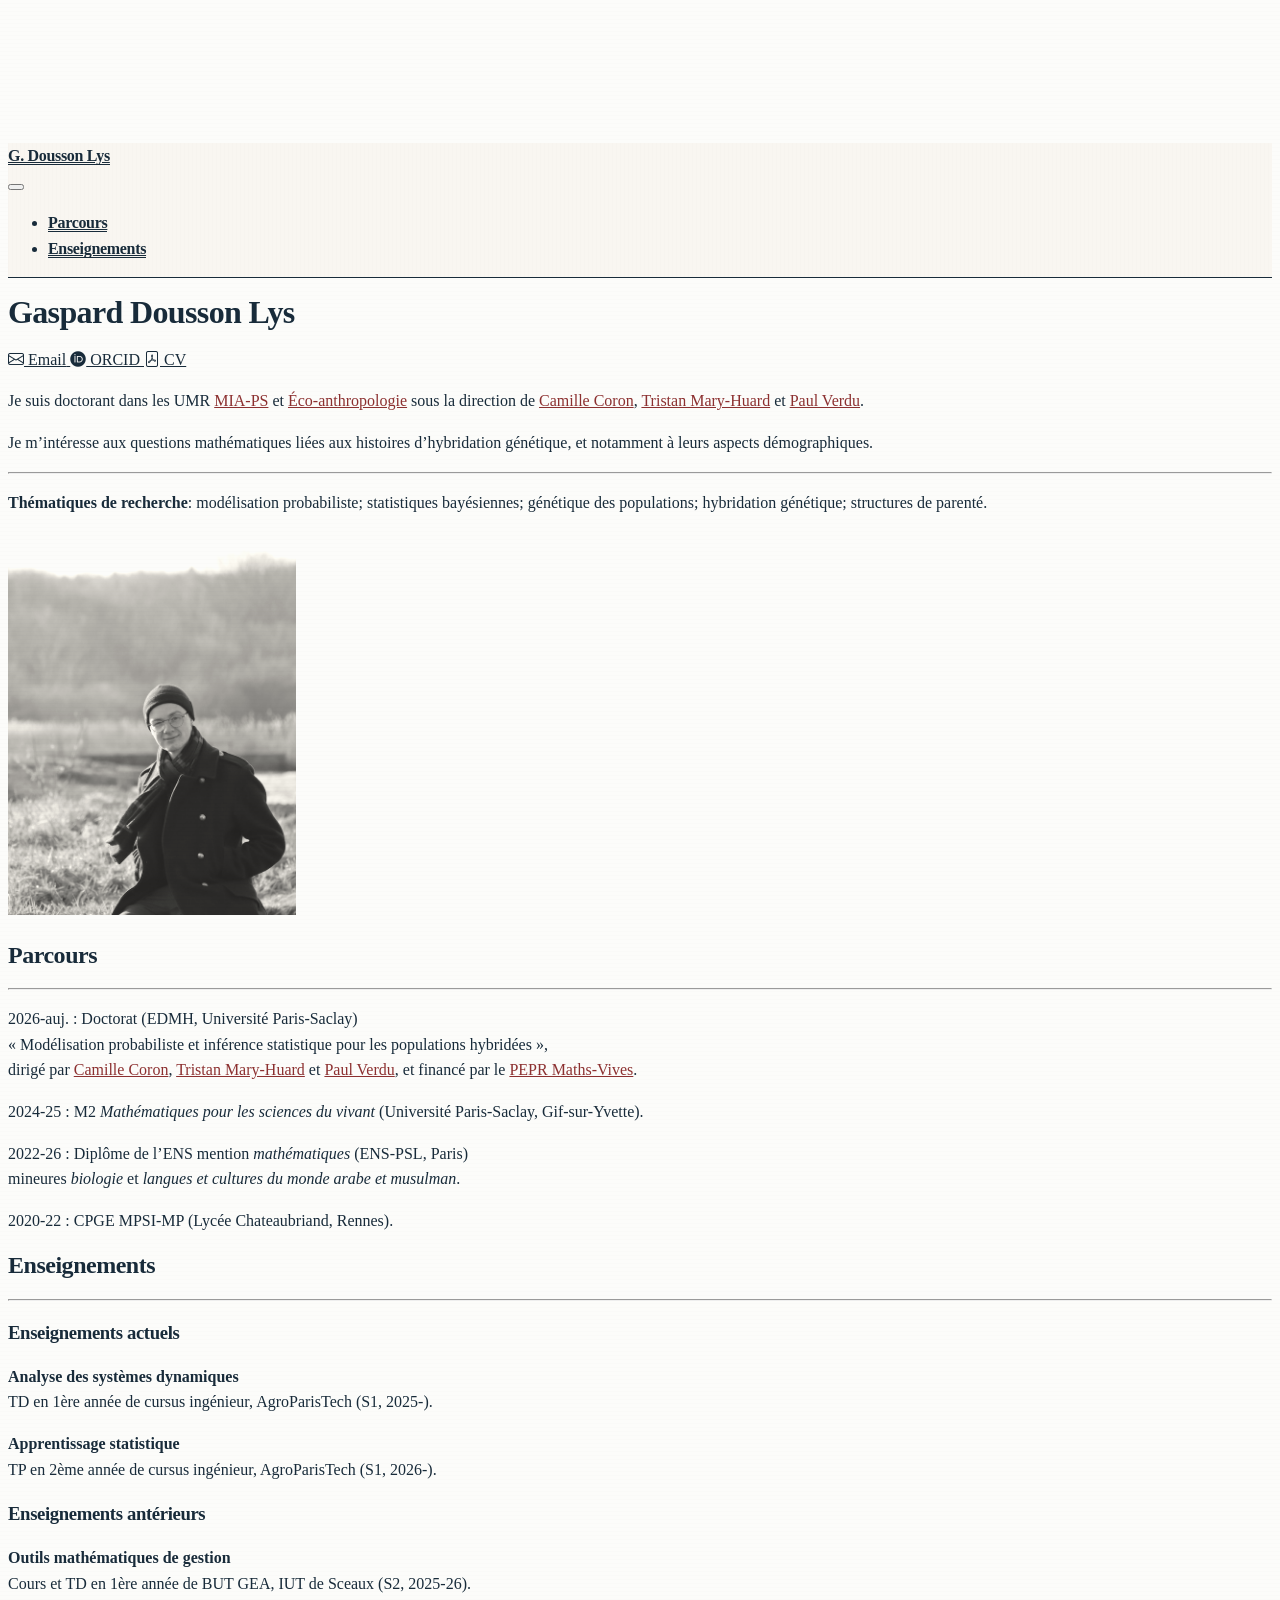
==== commit 157ab79c: "Built site for gh-pages" ====
--- a/index.html
+++ b/index.html
@@ -2,12 +2,12 @@
 <html xmlns="http://www.w3.org/1999/xhtml" lang="en" xml:lang="en"><head>
 
 <meta charset="utf-8">
-<meta name="generator" content="quarto-1.10.18">
+<meta name="generator" content="quarto-1.10.20">
 
 <meta name="viewport" content="width=device-width, initial-scale=1.0, user-scalable=yes">
 
 
-<title>Gaspard Dousson Lys – G. Dousson Lys</title>
+<title>Gaspard Dousson Lys</title>
 <style>
 /* Default styles provided by pandoc.
 ** See https://pandoc.org/MANUAL.html#variables-for-html for config info.
@@ -40,7 +40,7 @@
 <script src="site_libs/quarto-html/popper.min.js"></script>
 <script src="site_libs/quarto-html/tippy.umd.min.js"></script>
 <link href="site_libs/quarto-html/tippy.css" rel="stylesheet">
-<link href="site_libs/quarto-html/quarto-syntax-highlighting-64a204ab8560d761af7679ceaba22944.css" rel="stylesheet" id="quarto-text-highlighting-styles">
+<link href="site_libs/quarto-html/quarto-syntax-highlighting-17888a1159294d3eb470f19f6f52f5a5.css" rel="stylesheet" id="quarto-text-highlighting-styles">
 <script src="site_libs/bootstrap/bootstrap.min.js"></script>
 <link href="site_libs/bootstrap/bootstrap-icons.css" rel="stylesheet">
 <link href="site_libs/bootstrap/bootstrap-9d96f532d65220ca877c0304385df42f.min.css" rel="stylesheet" append-hash="true" id="quarto-bootstrap" data-mode="light">
@@ -147,7 +147,7 @@
 <p>Je suis doctorant dans les UMR <a href="https://mia-ps.inrae.fr/">MIA-PS</a> et <a href="https://ecoanthropologie.fr/">Éco-anthropologie</a> sous la direction de <a href="https://camillecoron.github.io/">Camille Coron</a>, <a href="https://mia-ps.inrae.fr/tristan-mary-huard">Tristan Mary-Huard</a> et <a href="https://ecoanthropologie.fr/fr/annuaire/verdu-paul-6089">Paul Verdu</a>.</p>
 <p>Je m’intéresse aux questions mathématiques liées aux histoires d’hybridation génétique, et notamment à leurs aspects démographiques.</p>
 <hr>
-<p><strong>Thématiques de recherche</strong>: modélisation probabiliste; statistiques bayésiennes; génétique des populations; structures de parenté.</p>
+<p><strong>Thématiques de recherche</strong>: modélisation probabiliste; statistiques bayésiennes; génétique des populations; hybridation génétique; structures de parenté.</p>
 </div></div>
     </div>
     <img src="media/headshot.jpeg" class="about-image
@@ -161,7 +161,7 @@
 <hr>
 <p>2026-auj. : Doctorat (EDMH, Université Paris-Saclay)<br>
 « Modélisation probabiliste et inférence statistique pour les populations hybridées »,<br>
-dirigée par <a href="https://camillecoron.github.io/">Camille Coron</a>, <a href="https://mia-ps.inrae.fr/tristan-mary-huard">Tristan Mary-Huard</a> et <a href="https://ecoanthropologie.fr/fr/annuaire/verdu-paul-6089">Paul Verdu</a>.</p>
+dirigé par <a href="https://camillecoron.github.io/">Camille Coron</a>, <a href="https://mia-ps.inrae.fr/tristan-mary-huard">Tristan Mary-Huard</a> et <a href="https://ecoanthropologie.fr/fr/annuaire/verdu-paul-6089">Paul Verdu</a>, et financé par le <a href="https://www.maths-vives.fr/">PEPR Maths-Vives</a>.</p>
 <p>2024-25 : M2 <em>Mathématiques pour les sciences du vivant</em> (Université Paris-Saclay, Gif-sur-Yvette).</p>
 <p>2022-26 : Diplôme de l’ENS mention <em>mathématiques</em> (ENS-PSL, Paris)<br>
 mineures <em>biologie</em> et <em>langues et cultures du monde arabe et musulman</em>.</p>
@@ -174,12 +174,15 @@
 <hr>
 <section id="enseignements-actuels" class="level3">
 <h3 data-anchor-id="enseignements-actuels">Enseignements actuels</h3>
-<p><strong>TD d’Analyse des systèmes dynamiques</strong>, 1ère année de cursus ingénieur, AgroParisTech (S1, 2025-).<br>
-<strong>TP de Statistiques (tronc commun et D3)</strong>, 2ème année de cursus ingénieur, AgroParisTech (S1, 2026-).</p>
+<p><strong>Analyse des systèmes dynamiques</strong><br>
+TD en 1ère année de cursus ingénieur, AgroParisTech (S1, 2025-).</p>
+<p><strong>Apprentissage statistique</strong><br>
+TP en 2ème année de cursus ingénieur, AgroParisTech (S1, 2026-).</p>
 </section>
 <section id="enseignements-antérieurs" class="level3">
 <h3 data-anchor-id="enseignements-antérieurs">Enseignements antérieurs</h3>
-<p><strong>CM et TD d’Outils mathématiques de gestion</strong>, 1ère année de BUT GEA, IUT de Sceaux (S2, 2025-26).</p>
+<p><strong>Outils mathématiques de gestion</strong><br>
+Cours et TD en 1ère année de BUT GEA, IUT de Sceaux (S2, 2025-26).</p>
 </section>
 </section>
 </div>
--- a/site_libs/quarto-html/quarto-syntax-highlighting-17888a1159294d3eb470f19f6f52f5a5.css
+++ b/site_libs/quarto-html/quarto-syntax-highlighting-17888a1159294d3eb470f19f6f52f5a5.css
@@ -0,0 +1,236 @@
+/* quarto syntax highlight colors */
+:root {
+  --quarto-hl-ot-color: #003B4F;
+  --quarto-hl-at-color: #657422;
+  --quarto-hl-ss-color: #20794D;
+  --quarto-hl-an-color: #5E5E5E;
+  --quarto-hl-fu-color: #4758AB;
+  --quarto-hl-st-color: #20794D;
+  --quarto-hl-cf-color: #003B4F;
+  --quarto-hl-op-color: #5E5E5E;
+  --quarto-hl-er-color: #AD0000;
+  --quarto-hl-bn-color: #AD0000;
+  --quarto-hl-al-color: #AD0000;
+  --quarto-hl-va-color: #111111;
+  --quarto-hl-bu-color: inherit;
+  --quarto-hl-ex-color: inherit;
+  --quarto-hl-pp-color: #AD0000;
+  --quarto-hl-in-color: #5E5E5E;
+  --quarto-hl-vs-color: #20794D;
+  --quarto-hl-wa-color: #5E5E5E;
+  --quarto-hl-do-color: #5E5E5E;
+  --quarto-hl-im-color: #00769E;
+  --quarto-hl-ch-color: #20794D;
+  --quarto-hl-dt-color: #AD0000;
+  --quarto-hl-fl-color: #AD0000;
+  --quarto-hl-co-color: #5E5E5E;
+  --quarto-hl-cv-color: #5E5E5E;
+  --quarto-hl-cn-color: #8f5902;
+  --quarto-hl-sc-color: #5E5E5E;
+  --quarto-hl-dv-color: #AD0000;
+  --quarto-hl-kw-color: #003B4F;
+}
+
+/* other quarto variables */
+:root {
+  --quarto-font-monospace: SFMono-Regular, Menlo, Monaco, Consolas, "Liberation Mono", "Courier New", monospace;
+}
+
+/* syntax highlight based on Pandoc's rules */
+pre > code.sourceCode > span {
+  color: #003B4F;
+}
+
+code.sourceCode > span {
+  color: #003B4F;
+}
+
+div.sourceCode,
+div.sourceCode pre.sourceCode {
+  color: #003B4F;
+}
+
+/* Normal */
+code span {
+  color: #003B4F;
+}
+
+/* Alert */
+code span.al {
+  color: #AD0000;
+  font-style: inherit;
+}
+
+/* Annotation */
+code span.an {
+  color: #5E5E5E;
+  font-style: inherit;
+}
+
+/* Attribute */
+code span.at {
+  color: #657422;
+  font-style: inherit;
+}
+
+/* BaseN */
+code span.bn {
+  color: #AD0000;
+  font-style: inherit;
+}
+
+/* BuiltIn */
+code span.bu {
+  font-style: inherit;
+}
+
+/* ControlFlow */
+code span.cf {
+  color: #003B4F;
+  font-weight: bold;
+  font-style: inherit;
+}
+
+/* Char */
+code span.ch {
+  color: #20794D;
+  font-style: inherit;
+}
+
+/* Constant */
+code span.cn {
+  color: #8f5902;
+  font-style: inherit;
+}
+
+/* Comment */
+code span.co {
+  color: #5E5E5E;
+  font-style: inherit;
+}
+
+/* CommentVar */
+code span.cv {
+  color: #5E5E5E;
+  font-style: italic;
+}
+
+/* Documentation */
+code span.do {
+  color: #5E5E5E;
+  font-style: italic;
+}
+
+/* DataType */
+code span.dt {
+  color: #AD0000;
+  font-style: inherit;
+}
+
+/* DecVal */
+code span.dv {
+  color: #AD0000;
+  font-style: inherit;
+}
+
+/* Error */
+code span.er {
+  color: #AD0000;
+  font-style: inherit;
+}
+
+/* Extension */
+code span.ex {
+  font-style: inherit;
+}
+
+/* Float */
+code span.fl {
+  color: #AD0000;
+  font-style: inherit;
+}
+
+/* Function */
+code span.fu {
+  color: #4758AB;
+  font-style: inherit;
+}
+
+/* Import */
+code span.im {
+  color: #00769E;
+  font-style: inherit;
+}
+
+/* Information */
+code span.in {
+  color: #5E5E5E;
+  font-style: inherit;
+}
+
+/* Keyword */
+code span.kw {
+  color: #003B4F;
+  font-weight: bold;
+  font-style: inherit;
+}
+
+/* Operator */
+code span.op {
+  color: #5E5E5E;
+  font-style: inherit;
+}
+
+/* Other */
+code span.ot {
+  color: #003B4F;
+  font-style: inherit;
+}
+
+/* Preprocessor */
+code span.pp {
+  color: #AD0000;
+  font-style: inherit;
+}
+
+/* SpecialChar */
+code span.sc {
+  color: #5E5E5E;
+  font-style: inherit;
+}
+
+/* SpecialString */
+code span.ss {
+  color: #20794D;
+  font-style: inherit;
+}
+
+/* String */
+code span.st {
+  color: #20794D;
+  font-style: inherit;
+}
+
+/* Variable */
+code span.va {
+  color: #111111;
+  font-style: inherit;
+}
+
+/* VerbatimString */
+code span.vs {
+  color: #20794D;
+  font-style: inherit;
+}
+
+/* Warning */
+code span.wa {
+  color: #5E5E5E;
+  font-style: italic;
+}
+
+.prevent-inlining {
+  content: "</";
+}
+
+/*# sourceMappingURL=fadfc755eec066e9e3d699cf819c3e33.css.map */
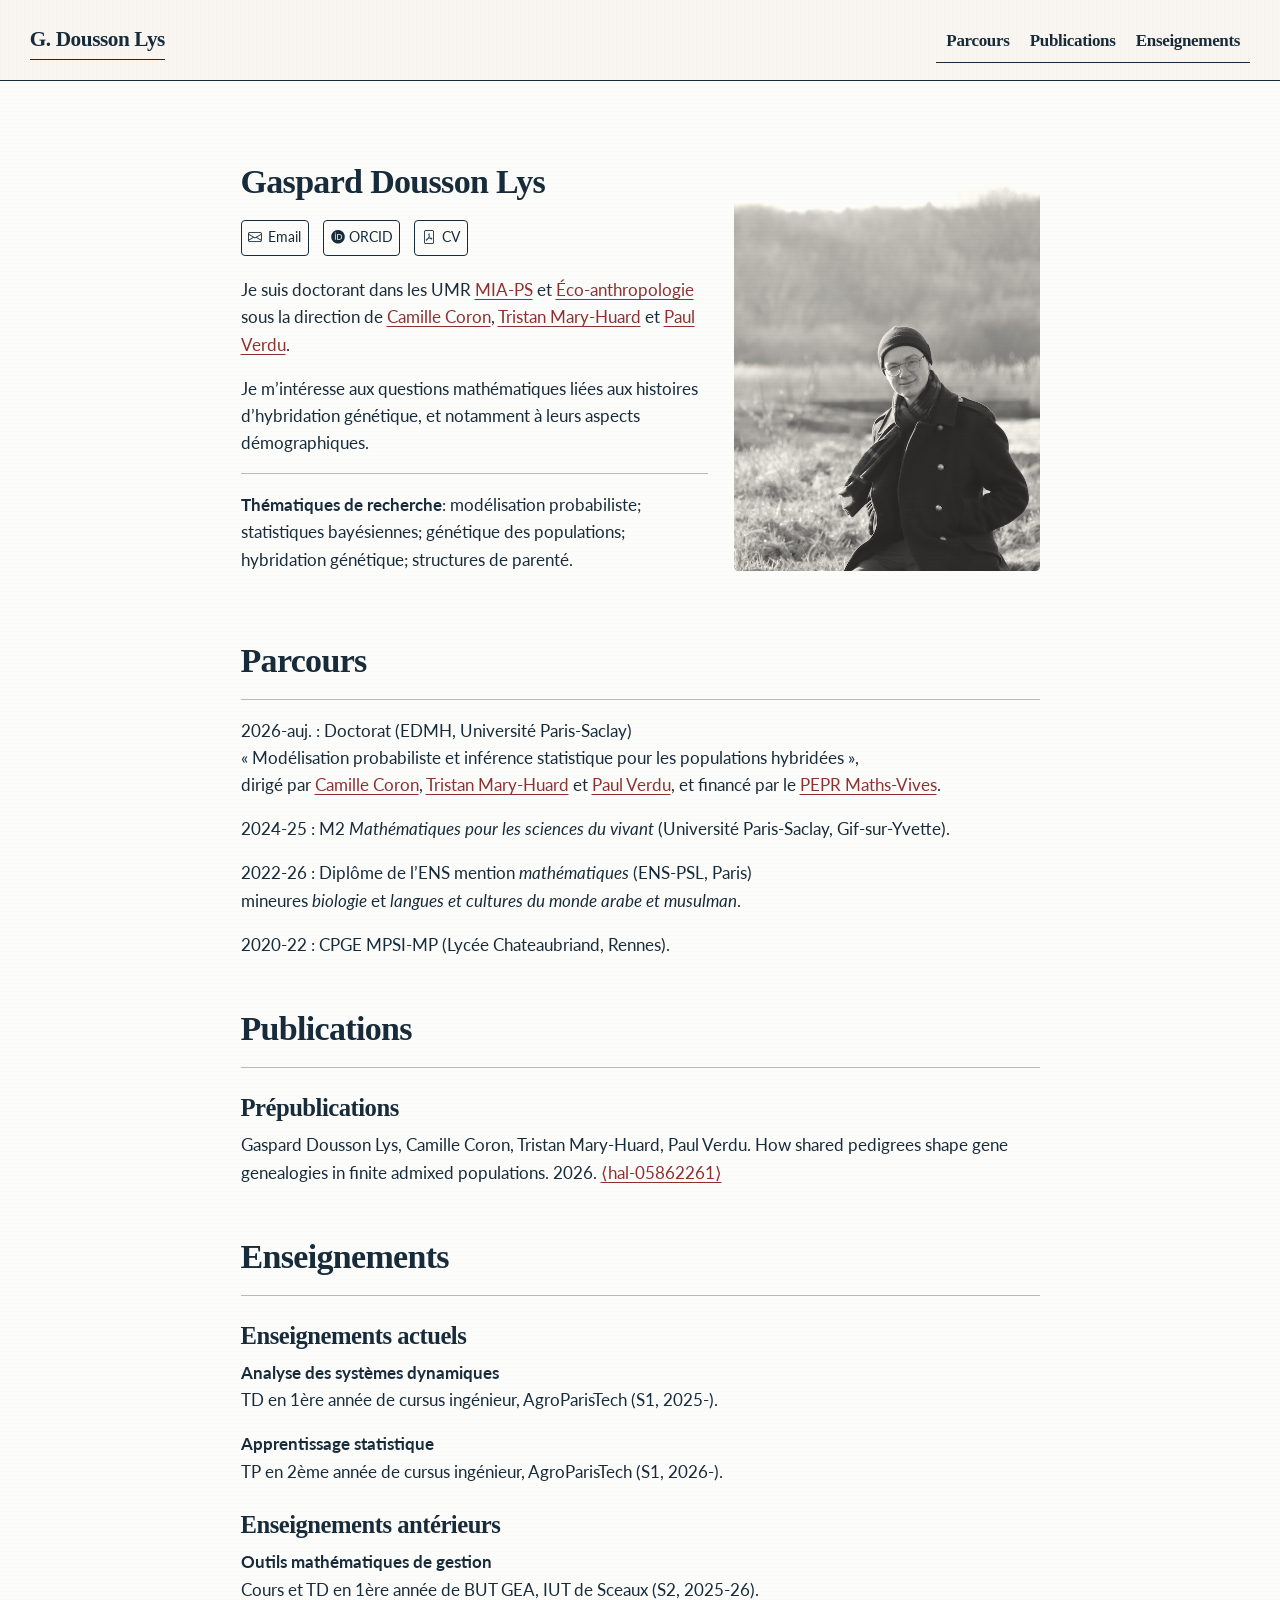
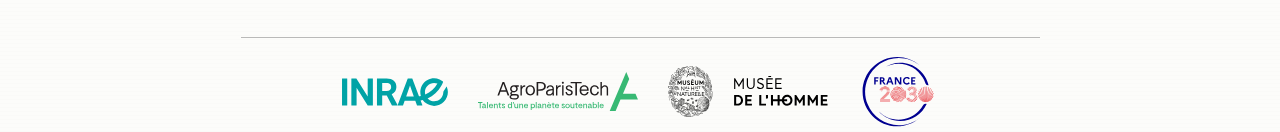
==== commit b9e43f6a: "Built site for gh-pages" ====
--- a/index.html
+++ b/index.html
@@ -2,7 +2,7 @@
 <html xmlns="http://www.w3.org/1999/xhtml" lang="en" xml:lang="en"><head>
 
 <meta charset="utf-8">
-<meta name="generator" content="quarto-1.10.20">
+<meta name="generator" content="quarto-1.11.9">
 
 <meta name="viewport" content="width=device-width, initial-scale=1.0, user-scalable=yes">
 
@@ -37,13 +37,14 @@
 <meta name="quarto:offset" content="./">
 <script src="site_libs/quarto-html/quarto.js" type="module"></script>
 <script src="site_libs/quarto-html/tabsets/tabsets.js" type="module"></script>
+<script src="site_libs/quarto-html/scrollable-regions/scrollable-regions.js" type="module"></script>
 <script src="site_libs/quarto-html/popper.min.js"></script>
 <script src="site_libs/quarto-html/tippy.umd.min.js"></script>
 <link href="site_libs/quarto-html/tippy.css" rel="stylesheet">
-<link href="site_libs/quarto-html/quarto-syntax-highlighting-17888a1159294d3eb470f19f6f52f5a5.css" rel="stylesheet" id="quarto-text-highlighting-styles">
+<link href="site_libs/quarto-html/quarto-syntax-highlighting-63b5708e65d6cd79cd7618c58d0c21e7.css" rel="stylesheet" id="quarto-text-highlighting-styles">
 <script src="site_libs/bootstrap/bootstrap.min.js"></script>
 <link href="site_libs/bootstrap/bootstrap-icons.css" rel="stylesheet">
-<link href="site_libs/bootstrap/bootstrap-9d96f532d65220ca877c0304385df42f.min.css" rel="stylesheet" append-hash="true" id="quarto-bootstrap" data-mode="light">
+<link href="site_libs/bootstrap/bootstrap-2204aace14fee31056958f356ac18f57.min.css" rel="stylesheet" append-hash="true" id="quarto-bootstrap" data-mode="light">
 <link href="site_libs/quarto-contrib/academicons-1.9.4/all.css" rel="stylesheet">
 <link href="site_libs/quarto-contrib/academicons-1.9.4/size.css" rel="stylesheet">
 <script id="quarto-search-options" type="application/json">{
@@ -79,18 +80,18 @@
 <link rel="stylesheet" href="styles.css">
 </head>
 
-<body class="nav-fixed fullcontent quarto-light">
+<body class="nav-fixed fullcontent quarto-light"><a id="quarto-skip-link" class="visually-hidden-focusable" href="#quarto-document-content">Skip to main content</a>
 
 <div id="quarto-search-results"></div>
   <header id="quarto-header" class="headroom fixed-top">
-    <nav class="navbar navbar-expand-lg " data-bs-theme="dark">
+    <nav class="navbar navbar-expand-lg " data-bs-theme="dark" aria-label="Site">
       <div class="navbar-container container-fluid">
       <div class="navbar-brand-container mx-auto">
     <a class="navbar-brand" href="./index.html">
     <span class="navbar-title">G. Dousson Lys</span>
     </a>
   </div>
-          <button class="navbar-toggler" type="button" data-bs-toggle="collapse" data-bs-target="#navbarCollapse" aria-controls="navbarCollapse" role="menu" aria-expanded="false" aria-label="Toggle navigation" onclick="if (window.quartoToggleHeadroom) { window.quartoToggleHeadroom(); }">
+          <button class="navbar-toggler" type="button" data-bs-toggle="collapse" data-bs-target="#navbarCollapse" aria-controls="navbarCollapse" aria-expanded="false" aria-label="Toggle navigation" onclick="if (window.quartoToggleHeadroom) { window.quartoToggleHeadroom(); }">
   <span class="navbar-toggler-icon"></span>
 </button>
           <div class="collapse navbar-collapse" id="navbarCollapse">
@@ -98,6 +99,10 @@
   <li class="nav-item">
     <a class="nav-link" href="./#background"> 
 <span class="menu-text">Parcours</span></a>
+  </li>  
+  <li class="nav-item">
+    <a class="nav-link" href="./#publications"> 
+<span class="menu-text">Publications</span></a>
   </li>  
   <li class="nav-item">
     <a class="nav-link" href="./#teaching"> 
@@ -116,7 +121,7 @@
 <!-- margin-sidebar -->
     
 <!-- main -->
-<main class="content page-columns page-full" id="quarto-document-content">
+<main class="content page-columns page-full" id="quarto-document-content" tabindex="-1">
 
 
 
@@ -168,6 +173,14 @@
 <p>2020-22 : CPGE MPSI-MP (Lycée Chateaubriand, Rennes).</p>
 </section>
 </div>
+<section id="publications" class="level1">
+<h1>Publications</h1>
+<hr>
+<section id="prépublications" class="level3">
+<h3 data-anchor-id="prépublications">Prépublications</h3>
+<p>Gaspard Dousson Lys, Camille Coron, Tristan Mary-Huard, Paul Verdu. How shared pedigrees shape gene genealogies in finite admixed populations. 2026. <a href="https://hal.science/hal-05862261">⟨hal-05862261⟩</a></p>
+</section>
+</section>
 <div id="teaching">
 <section id="enseignements" class="level1">
 <h1>Enseignements</h1>
@@ -191,6 +204,20 @@
 
 
 </main> <!-- /main -->
+<div class="logos">
+    <a href="https://www.inrae.fr" target="_blank">
+        <img src="media/logos/inrae.svg" alt="INRAE">
+    </a>
+    <a href="https://www.agroparistech.fr" target="_blank">
+        <img src="media/logos/agroparistech.svg" alt="AgroParisTech">
+    </a>
+    <a href="https://www.museedelhomme.fr" target="_blank">
+        <img src="media/logos/mnhn-mh.svg" alt="Musée de l’Homme">
+    </a>
+    <a href="https://www.maths-vives.fr" target="_blank">
+        <img src="media/logos/france2030.svg" alt="France 2030">
+    </a>
+</div>
 <script id="quarto-html-after-body" type="application/javascript">
   window.document.addEventListener("DOMContentLoaded", function (event) {
     const isCodeAnnotation = (el) => {
@@ -262,7 +289,8 @@
           return filterRegex.test(href) || localhostRegex.test(href) || mailtoRegex.test(href);
       }
       // Inspect non-navigation links and adorn them if external
-     var links = window.document.querySelectorAll('a[href]:not(.nav-link):not(.navbar-brand):not(.toc-action):not(.sidebar-link):not(.sidebar-item-toggle):not(.pagination-link):not(.no-external):not([aria-hidden]):not(.dropdown-item):not(.quarto-navigation-tool):not(.about-link)');
+      window.quartoDecorateExternalLinks = function (root) {
+     var links = (root || window.document).querySelectorAll('a[href]:not(.nav-link):not(.navbar-brand):not(.toc-action):not(.sidebar-link):not(.sidebar-item-toggle):not(.pagination-link):not(.no-external):not([aria-hidden]):not(.dropdown-item):not(.quarto-navigation-tool):not(.about-link)');
       for (var i=0; i<links.length; i++) {
         const link = links[i];
         if (!isInternal(link.href)) {
@@ -271,8 +299,69 @@
           if (link.dataset.originalHref !== undefined) {
             link.href = link.dataset.originalHref;
           }
-        }
-      }
+          if (!link.classList.contains('no-external-icon')) {
+          }
+        }
+      }
+      };
+      window.quartoDecorateExternalLinks(window.document);
+    // Esc closes the popup (WCAG 1.4.13) and focus leaving both trigger and
+    // popup closes it (WCAG 2.4.11); tippy handles neither for interactive popups.
+    const hideOnEscAndFocusOut = {
+      name: 'hideOnEscAndFocusOut',
+      defaultValue: true,
+      fn(instance) {
+        const dismiss = () => {
+          // A show scheduled by the trigger delay would otherwise reopen it
+          instance.clearDelayTimeouts();
+          instance.hide();
+        };
+        const onKeyDown = (event) => {
+          if (event.key !== 'Escape') {
+            return;
+          }
+          // Keep Esc from also reaching page handlers (e.g. reveal.js overview),
+          // except an open reveal.js slide menu, which Esc should close too.
+          // The menu handles keys only when its keyboard option is on.
+          const menuHandlesEsc = window.Reveal?.getPlugin?.('menu')?.isOpen() &&
+            window.Reveal.getConfig().menu?.keyboard !== false;
+          if (!menuHandlesEsc) {
+            event.stopPropagation();
+          }
+          if (instance.popper.contains(window.document.activeElement)) {
+            // Disabled while refocusing so the focus trigger does not reopen it
+            instance.disable();
+            instance.reference.focus();
+            instance.enable();
+          }
+          dismiss();
+        };
+        const onFocusOut = (event) => {
+          const target = event.relatedTarget;
+          if (target && !instance.reference.contains(target) &&
+              !instance.popper.contains(target)) {
+            dismiss();
+          }
+        };
+        // On the trigger too: a click trigger (code-annotations: select) has no
+        // blur handling. Attached for the instance's lifetime so leaving the
+        // trigger also cancels a show still pending on the trigger delay.
+        instance.reference.addEventListener('focusout', onFocusOut);
+        return {
+          onShow() {
+            window.document.addEventListener('keydown', onKeyDown, true);
+            instance.popper.addEventListener('focusout', onFocusOut);
+          },
+          onHide() {
+            window.document.removeEventListener('keydown', onKeyDown, true);
+            instance.popper.removeEventListener('focusout', onFocusOut);
+          },
+          onDestroy() {
+            instance.reference.removeEventListener('focusout', onFocusOut);
+          },
+        };
+      },
+    };
     function tippyHover(el, contentFn, onTriggerFn, onUntriggerFn) {
       const config = {
         allowHTML: true,
@@ -286,6 +375,7 @@
         interactiveBorder: 10,
         theme: 'quarto',
         placement: 'bottom-start',
+        plugins: [hideOnEscAndFocusOut],
       };
       if (contentFn) {
         config.content = contentFn;
@@ -448,44 +538,54 @@
           const lineIds = lines.map((line) => {
             return targetCell + "-" + line;
           })
-          let top = null;
-          let height = null;
-          let parent = null;
+          // Each band is positioned against its own containing block, which is
+          // not the offsetParent of the lines, so place it from client rects.
+          const placeBand = (band, firstEl, lastEl, codeBlock) => {
+            const container = band.offsetParent;
+            if (container === null) {
+              return;
+            }
+            const containerRect = container.getBoundingClientRect();
+            // Reveal.js scales slides with a transform, so convert client
+            // pixels back to the CSS pixels of the container.
+            const scale = containerRect.height / container.offsetHeight || 1;
+            const firstRect = firstEl.getBoundingClientRect();
+            const lastRect = lastEl.getBoundingClientRect();
+            const top = (firstRect.top - containerRect.top) / scale - container.clientTop + container.scrollTop;
+            const height = (lastRect.bottom - firstRect.top) / scale;
+            band.style.top = top - 2 + "px";
+            band.style.height = height + 4 + "px";
+            if (codeBlock) {
+              // Without the copy button wrapper, the containing block is wider
+              // than the code block, so span the code block explicitly.
+              const blockRect = codeBlock.getBoundingClientRect();
+              band.style.left = (blockRect.left - containerRect.left) / scale - container.clientLeft + container.scrollLeft + "px";
+              band.style.width = blockRect.width / scale + "px";
+            }
+          };
           if (lineIds.length > 0) {
-              //compute the position of the single el (top and bottom and make a div)
-              const el = window.document.getElementById(lineIds[0]);
-              top = el.offsetTop;
-              height = el.offsetHeight;
-              parent = el.parentElement.parentElement;
-            if (lineIds.length > 1) {
-              const lastEl = window.document.getElementById(lineIds[lineIds.length - 1]);
-              const bottom = lastEl.offsetTop + lastEl.offsetHeight;
-              height = bottom - top;
-            }
-            if (top !== null && height !== null && parent !== null) {
-              // cook up a div (if necessary) and position it 
-              let div = window.document.getElementById("code-annotation-line-highlight");
-              if (div === null) {
-                div = window.document.createElement("div");
-                div.setAttribute("id", "code-annotation-line-highlight");
-                div.style.position = 'absolute';
-                parent.appendChild(div);
-              }
-              div.style.top = top - 2 + "px";
-              div.style.height = height + 4 + "px";
-              div.style.left = 0;
-              let gutterDiv = window.document.getElementById("code-annotation-line-highlight-gutter");
-              if (gutterDiv === null) {
-                gutterDiv = window.document.createElement("div");
-                gutterDiv.setAttribute("id", "code-annotation-line-highlight-gutter");
-                gutterDiv.style.position = 'absolute';
-                const codeCell = window.document.getElementById(targetCell);
-                const gutter = codeCell.querySelector('.code-annotation-gutter');
-                gutter.appendChild(gutterDiv);
-              }
-              gutterDiv.style.top = top - 2 + "px";
-              gutterDiv.style.height = height + 4 + "px";
-            }
+            const el = window.document.getElementById(lineIds[0]);
+            const lastEl = window.document.getElementById(lineIds[lineIds.length - 1]);
+            const parent = el.parentElement.parentElement;
+            // cook up a div (if necessary) and position it
+            let div = window.document.getElementById("code-annotation-line-highlight");
+            if (div === null) {
+              div = window.document.createElement("div");
+              div.setAttribute("id", "code-annotation-line-highlight");
+              div.style.position = 'absolute';
+              parent.appendChild(div);
+            }
+            placeBand(div, el, lastEl, parent.closest("div.sourceCode") || parent);
+            let gutterDiv = window.document.getElementById("code-annotation-line-highlight-gutter");
+            if (gutterDiv === null) {
+              gutterDiv = window.document.createElement("div");
+              gutterDiv.setAttribute("id", "code-annotation-line-highlight-gutter");
+              gutterDiv.style.position = 'absolute';
+              const codeCell = window.document.getElementById(targetCell);
+              const gutter = codeCell.querySelector('.code-annotation-gutter');
+              gutter.appendChild(gutterDiv);
+            }
+            placeBand(gutterDiv, el, lastEl);
             selectedAnnoteEl = annoteEl;
           }
         };
@@ -584,6 +684,9 @@
     }
   });
   </script>
+  <script type="application/javascript">
+  window.quartoScrollableRegionsLabels = {"code":"Scrollable code","output":"Scrollable output"};
+  </script>
 </div> <!-- /content -->
 
 
--- a/site_libs/quarto-html/quarto-syntax-highlighting-63b5708e65d6cd79cd7618c58d0c21e7.css
+++ b/site_libs/quarto-html/quarto-syntax-highlighting-63b5708e65d6cd79cd7618c58d0c21e7.css
@@ -0,0 +1,236 @@
+/* quarto syntax highlight colors */
+:root {
+  --quarto-hl-ot-color: #003B4F;
+  --quarto-hl-at-color: #657422;
+  --quarto-hl-ss-color: #20794D;
+  --quarto-hl-an-color: #5E5E5E;
+  --quarto-hl-fu-color: #4758AB;
+  --quarto-hl-st-color: #20794D;
+  --quarto-hl-cf-color: #003B4F;
+  --quarto-hl-op-color: #5E5E5E;
+  --quarto-hl-er-color: #AD0000;
+  --quarto-hl-bn-color: #AD0000;
+  --quarto-hl-al-color: #AD0000;
+  --quarto-hl-va-color: #111111;
+  --quarto-hl-bu-color: inherit;
+  --quarto-hl-ex-color: inherit;
+  --quarto-hl-pp-color: #AD0000;
+  --quarto-hl-in-color: #5E5E5E;
+  --quarto-hl-vs-color: #20794D;
+  --quarto-hl-wa-color: #5E5E5E;
+  --quarto-hl-do-color: #5E5E5E;
+  --quarto-hl-im-color: #00769E;
+  --quarto-hl-ch-color: #20794D;
+  --quarto-hl-dt-color: #AD0000;
+  --quarto-hl-fl-color: #AD0000;
+  --quarto-hl-co-color: #5E5E5E;
+  --quarto-hl-cv-color: #5E5E5E;
+  --quarto-hl-cn-color: #8f5902;
+  --quarto-hl-sc-color: #5E5E5E;
+  --quarto-hl-dv-color: #AD0000;
+  --quarto-hl-kw-color: #003B4F;
+}
+
+/* other quarto variables */
+:root {
+  --quarto-font-monospace: SFMono-Regular, Menlo, Monaco, Consolas, "Liberation Mono", "Courier New", monospace;
+}
+
+/* syntax highlight based on Pandoc's rules */
+pre > code.sourceCode > span {
+  color: #003B4F;
+}
+
+code.sourceCode > span {
+  color: #003B4F;
+}
+
+div.sourceCode,
+div.sourceCode pre.sourceCode {
+  color: #003B4F;
+}
+
+/* Normal */
+code span {
+  color: #003B4F;
+}
+
+/* Alert */
+code span.al {
+  color: #AD0000;
+  font-style: inherit;
+}
+
+/* Annotation */
+code span.an {
+  color: #5E5E5E;
+  font-style: inherit;
+}
+
+/* Attribute */
+code span.at {
+  color: #657422;
+  font-style: inherit;
+}
+
+/* BaseN */
+code span.bn {
+  color: #AD0000;
+  font-style: inherit;
+}
+
+/* BuiltIn */
+code span.bu {
+  font-style: inherit;
+}
+
+/* ControlFlow */
+code span.cf {
+  color: #003B4F;
+  font-weight: bold;
+  font-style: inherit;
+}
+
+/* Char */
+code span.ch {
+  color: #20794D;
+  font-style: inherit;
+}
+
+/* Constant */
+code span.cn {
+  color: #8f5902;
+  font-style: inherit;
+}
+
+/* Comment */
+code span.co {
+  color: #5E5E5E;
+  font-style: inherit;
+}
+
+/* CommentVar */
+code span.cv {
+  color: #5E5E5E;
+  font-style: italic;
+}
+
+/* Documentation */
+code span.do {
+  color: #5E5E5E;
+  font-style: italic;
+}
+
+/* DataType */
+code span.dt {
+  color: #AD0000;
+  font-style: inherit;
+}
+
+/* DecVal */
+code span.dv {
+  color: #AD0000;
+  font-style: inherit;
+}
+
+/* Error */
+code span.er {
+  color: #AD0000;
+  font-style: inherit;
+}
+
+/* Extension */
+code span.ex {
+  font-style: inherit;
+}
+
+/* Float */
+code span.fl {
+  color: #AD0000;
+  font-style: inherit;
+}
+
+/* Function */
+code span.fu {
+  color: #4758AB;
+  font-style: inherit;
+}
+
+/* Import */
+code span.im {
+  color: #00769E;
+  font-style: inherit;
+}
+
+/* Information */
+code span.in {
+  color: #5E5E5E;
+  font-style: inherit;
+}
+
+/* Keyword */
+code span.kw {
+  color: #003B4F;
+  font-weight: bold;
+  font-style: inherit;
+}
+
+/* Operator */
+code span.op {
+  color: #5E5E5E;
+  font-style: inherit;
+}
+
+/* Other */
+code span.ot {
+  color: #003B4F;
+  font-style: inherit;
+}
+
+/* Preprocessor */
+code span.pp {
+  color: #AD0000;
+  font-style: inherit;
+}
+
+/* SpecialChar */
+code span.sc {
+  color: #5E5E5E;
+  font-style: inherit;
+}
+
+/* SpecialString */
+code span.ss {
+  color: #20794D;
+  font-style: inherit;
+}
+
+/* String */
+code span.st {
+  color: #20794D;
+  font-style: inherit;
+}
+
+/* Variable */
+code span.va {
+  color: #111111;
+  font-style: inherit;
+}
+
+/* VerbatimString */
+code span.vs {
+  color: #20794D;
+  font-style: inherit;
+}
+
+/* Warning */
+code span.wa {
+  color: #5E5E5E;
+  font-style: italic;
+}
+
+.prevent-inlining {
+  content: "</";
+}
+
+/*# sourceMappingURL=054cc16b9e9817627be6994582d2ffb5.css.map */
--- a/styles.css
+++ b/styles.css
@@ -4,7 +4,7 @@
     --ink:          #182B3A;
     --link:         #8C3030;
     --link-light:   #D9A441;
-    --rule:         #272727;
+    --rule:         #27272750;
 
     --title-font:   "Newsreader", Georgia, serif;
 }
@@ -69,6 +69,7 @@
 
 hr {
     color: var(--rule);
+    opacity: 1;
 }
 
 a {
@@ -88,10 +89,45 @@
 }
 
 .about-entity img {
-  filter:
-    grayscale(80%)
-    sepia(10%)
-    contrast(95%)
-    brightness(105%);
-  mix-blend-mode: multiply;
+    filter:
+        grayscale(80%)
+        sepia(10%)
+        contrast(95%)
+        brightness(105%);
+    mix-blend-mode: multiply;
+}
+
+.logos {
+    border-top: 1px solid var(--rule) !important;
+    display: flex;
+    justify-content: center;
+    align-items: center;
+    flex-wrap: nowrap;
+    gap: 30px;
+    width: 100%;
+}
+
+.logos a {
+    display: flex;
+    align-items: center;
+    justify-content: center;
+}
+
+.logos img {
+    display: block;
+    max-width: 160px;
+    max-height: 80px;
+    width: auto;
+    height: auto;
+}
+
+@media (max-width: 600px) {
+    .logos {
+        gap: 10px;
+    }
+
+    .logos img {
+        max-width: 120px;
+        max-height: 60px;
+    }
 }
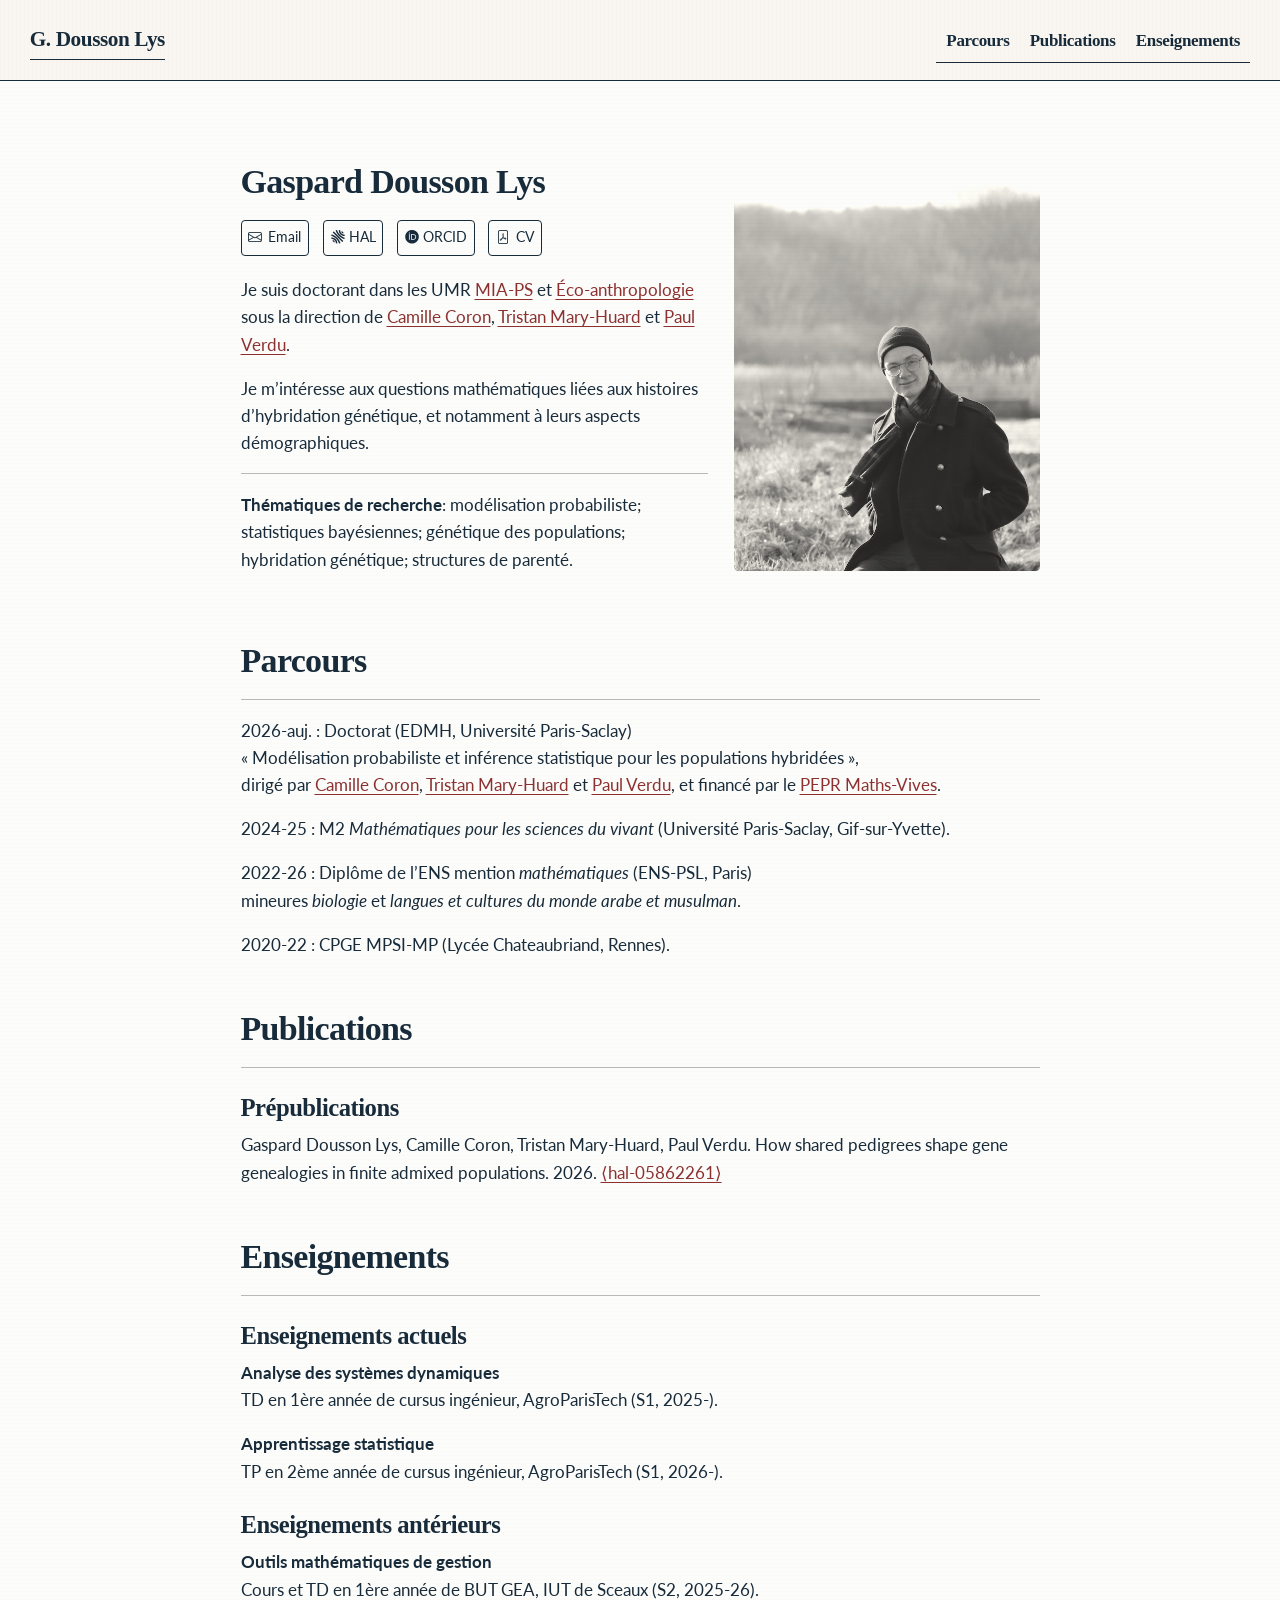
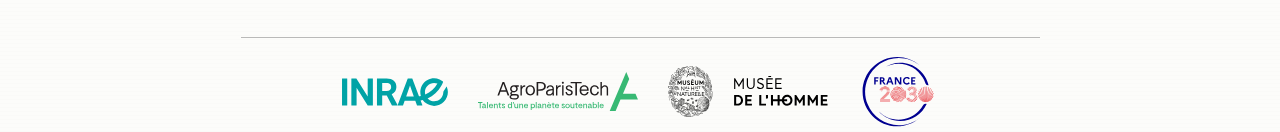
==== commit 5ea92948: "Built site for gh-pages" ====
--- a/index.html
+++ b/index.html
@@ -101,7 +101,7 @@
 <span class="menu-text">Parcours</span></a>
   </li>  
   <li class="nav-item">
-    <a class="nav-link" href="./#publications"> 
+    <a class="nav-link" href="./#papers"> 
 <span class="menu-text">Publications</span></a>
   </li>  
   <li class="nav-item">
@@ -140,6 +140,9 @@
     <i class="bi bi-envelope"></i>
      <span class="about-link-text">Email</span>
   </a>
+  <a href="https://cv.hal.science/gasp-dl" class="about-link" rel="" target="_blank">
+     <span class="about-link-text"><i class="ai  ai-hal" aria-label="hal"></i> HAL</span>
+  </a>
   <a href="https://orcid.org/0009-0005-6244-3872" class="about-link" rel="" target="_blank">
      <span class="about-link-text"><i class="ai  ai-orcid" aria-label="orcid"></i> ORCID</span>
   </a>
@@ -173,6 +176,7 @@
 <p>2020-22 : CPGE MPSI-MP (Lycée Chateaubriand, Rennes).</p>
 </section>
 </div>
+<div id="papers">
 <section id="publications" class="level1">
 <h1>Publications</h1>
 <hr>
@@ -181,6 +185,7 @@
 <p>Gaspard Dousson Lys, Camille Coron, Tristan Mary-Huard, Paul Verdu. How shared pedigrees shape gene genealogies in finite admixed populations. 2026. <a href="https://hal.science/hal-05862261">⟨hal-05862261⟩</a></p>
 </section>
 </section>
+</div>
 <div id="teaching">
 <section id="enseignements" class="level1">
 <h1>Enseignements</h1>
